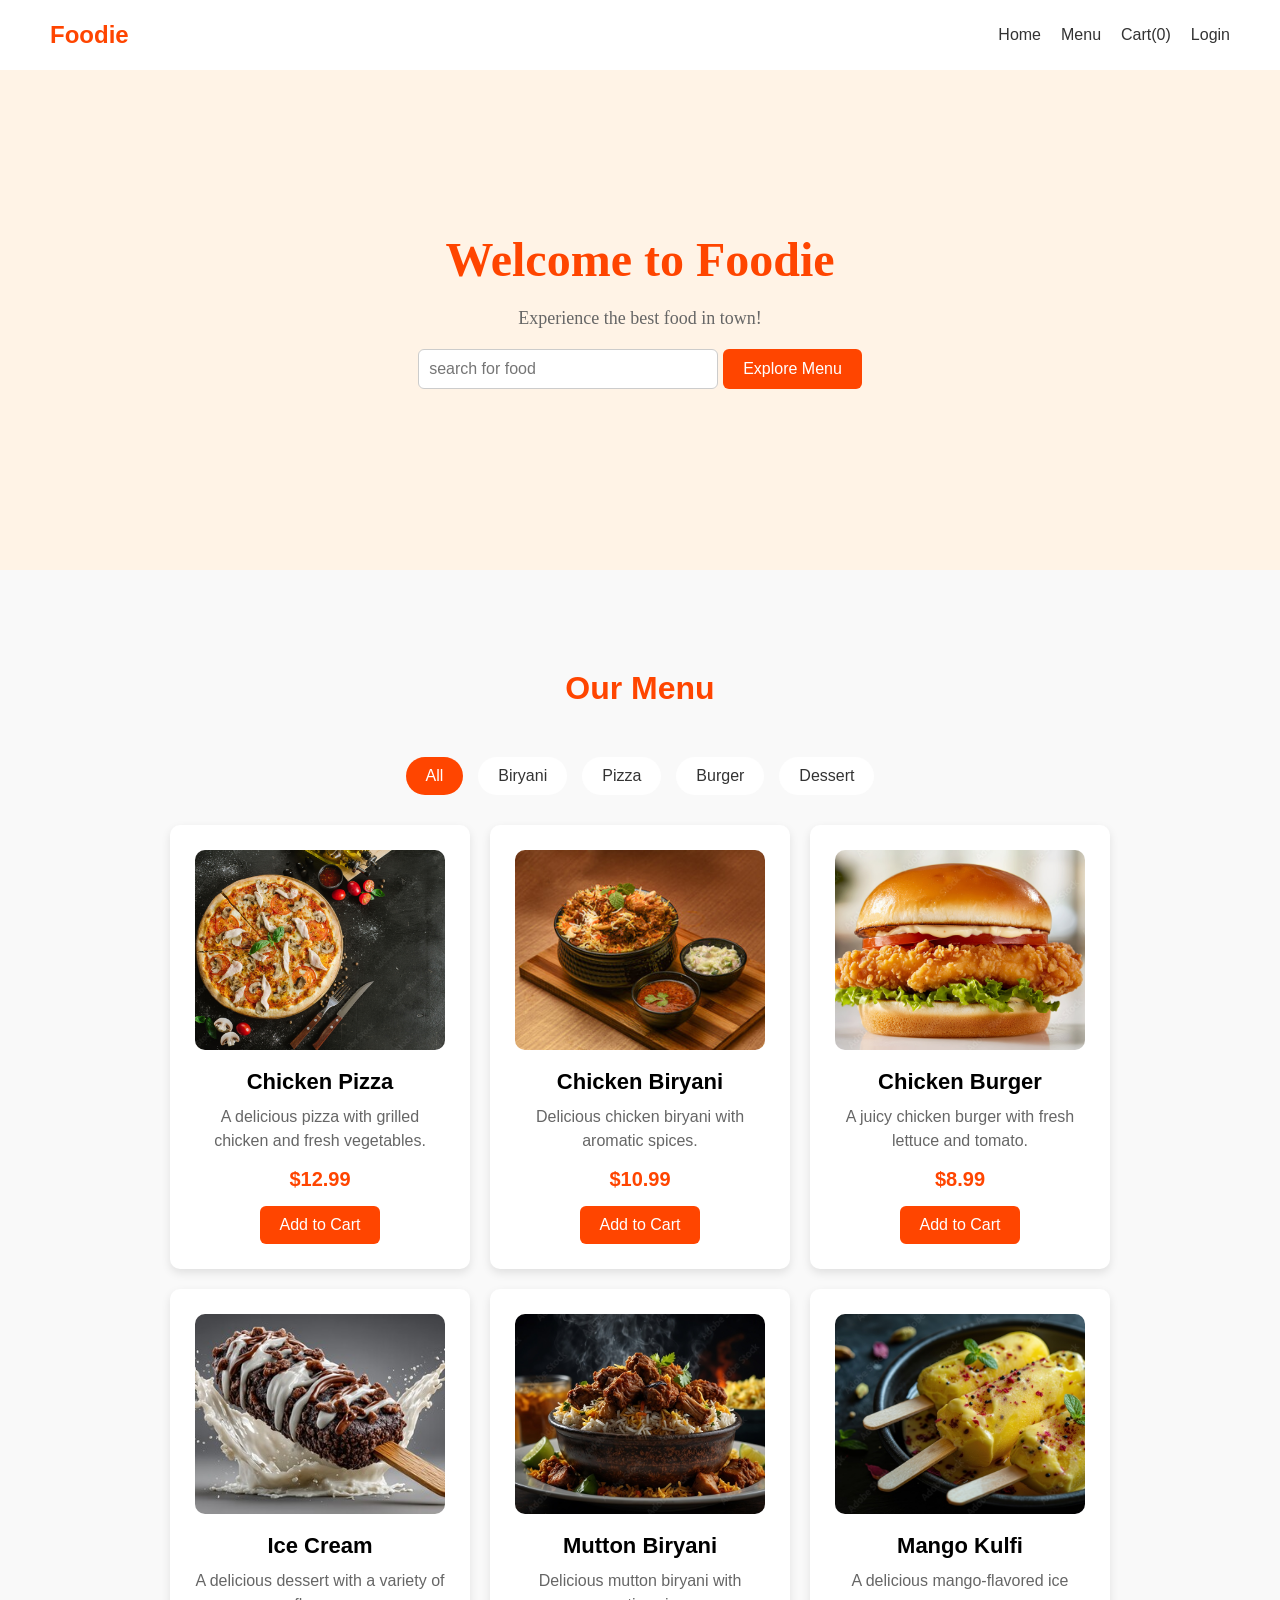
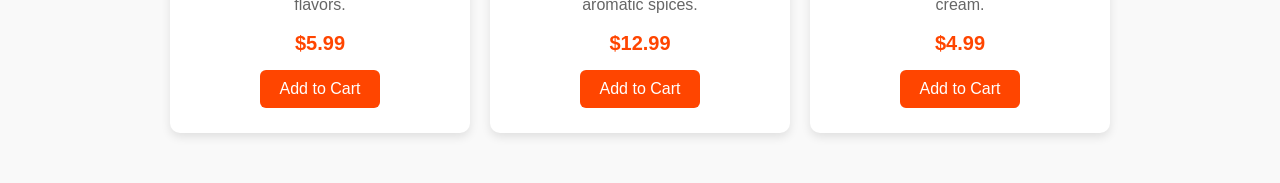
==== index.html @ 936394e1 "Initial commit: Restaurant Website project" ====
<!DOCTYPE html>
<html lang="en">
<head>
    <meta charset="UTF-8">
    <meta name="viewport" content="width=device-width, initial-scale=1.0">
    <title>KingRestaurant</title>
    <link rel="stylesheet" href="style.css">
</head>
<body>
    <header>
        <div class="logo">Foodie</div>
        <nav>
            <a href="index.html" class="active">Home</a>
            <a href="pages/menu.html" class="">Menu</a>
            <a href="pages/cart.html" class="">Cart(<span id="cart-count">0</span>)</a>
            <a href="pages/login.html" class="">Login</a>
        </nav>
    </header>
    <section class="hero">
        <div class="hero-content">
            <h1>Welcome to Foodie</h1>
            <p>Experience the best food in town!</p>
            <div class="search-box">
                <input type="text" placeholder="search for food" id="searchinput">
                <button class="explore-btn">Explore Menu</button>
            </div>
        </div>
    </section>


<section class="fooddisplay">
    <h2 id="our-menu">Our Menu</h2>
    <div class="categories">
        <button class="category-btn active">All</button>
        <button class="category-btn">Biryani</button>
        <button class="category-btn">Pizza</button>
        <button class="category-btn">Burger</button>
        <button class="category-btn">Dessert</button>
    </div>
    <div class="fooditems">
        <div class="fooditem" data-category="pizza">
            <img src="./images/ChickenPizza.jpg" alt="Chicken Pizza">
            <h3>Chicken Pizza</h3>
            <p>A delicious pizza with grilled chicken and fresh vegetables.</p>
            <h4>$12.99</h4>
            <button class="addtocart-btn">Add to Cart</button>
        </div>

        <div class="fooditem" data-category="biryani">
            <img src="./images/ChickenBiryani.jpg" alt="Chicken Biryani">
            <h3>Chicken Biryani</h3>
            <p>Delicious chicken biryani with aromatic spices.</p>
            <h4>$10.99</h4>
            <button class="addtocart-btn">Add to Cart</button>
        </div>

        <div class="fooditem" data-category="burger">
            <img src="./images/ChickenBurger.jpg" alt="Chicken Burger">
            <h3>Chicken Burger</h3>
            <p>A juicy chicken burger with fresh lettuce and tomato.</p>
            <h4>$8.99</h4>
            <button class="addtocart-btn">Add to Cart</button>
        </div>

        <div class="fooditem" data-category="dessert">
            <img src="./images/IceCrream.jpg" alt="Ice Cream">
            <h3>Ice Cream</h3>
            <p>A delicious dessert with a variety of flavors.</p>
            <h4>$5.99</h4>
            <button class="addtocart-btn">Add to Cart</button>
        </div>

        <div class="fooditem" data-category="biryani">
            <img src="./images/MuttonBiryani.jpg" alt="Mutton Biryani">
            <h3>Mutton Biryani</h3>
            <p>Delicious mutton biryani with aromatic spices.</p>
            <h4>$12.99</h4>
            <button class="addtocart-btn">Add to Cart</button>
        </div>

        <div class="fooditem" data-category="dessert">
            <img src="./images/MangoKulfhi.jpg" alt="Mango Kulfi">
            <h3>Mango Kulfi</h3>
            <p>A delicious mango-flavored ice cream.</p>
            <h4>$4.99</h4>
            <button class="addtocart-btn">Add to Cart</button>
        </div>

    </div>

</section>

<script src="script.js"></script>
</body>
</html>
---- style.css ----
*
{
    margin: 0;
    padding: 0;
    box-sizing: border-box;
}
header
{
    height:70px;
    display:flex;
    align-items: center;
    justify-content: space-between;
    padding:0 50px;
    background-color: white;
    box-shadow: 0 2px 4px rgba(0, 0, 0, 0.1);
    font-family: Arial, sans-serif;
}
nav a
{
    text-decoration:none;
    color: #333;
    font-size: 16px;
    font-weight: 500;
}
.logo
{
    font-size: 24px;
    color:orangered;
    font-weight: bold;
}
nav
{
    display:flex;
    gap: 20px;
}
nav a:hover
{
    color:orangered;
}
.hero
{
    min-height:500px;
    display:flex;
    align-items: center;
    justify-content: center;
    text-align: center;
    background-color:#fff3e6;
    padding:50px 20px;
}
.hero-content h1
{
    font-size: 48px;
    color:orangered;
    margin-bottom: 20px;
    line-height: 1.2;
}
.hero-content p
{
    font-size: 18px;
    color: #666;
    margin-bottom: 20px;
}
.search-box
{
    display:flex;
    justify-content: center;
    margin-bottom: 20px;
}
.search-box input
{
    padding: 10px;
    width: 300px;
    border: 1px solid #ccc;
    border-radius: 6px;
    outline: none;
    font-size: 16px;
    margin-right:5px;
}
.search-box button
{
    padding: 10px 20px;
    background-color:orangered;
    color:white;
    border:none;
    border-radius: 6px;
    cursor:pointer;
    font-size: 16px;
}
.explore-btn:hover
{
    background-color:#555;
}
.fooddisplay
{
    font-family: Arial, sans-serif;
    background-color: #f9f9f9;
    padding: 50px;
}

#our-menu
{
    text-align: center;
    color: orangered;
    margin: 50px 0;
    font-size: 32px;
    font-weight: bold;
}

.fooditems
{
    display: flex;
    align-items: center;
    justify-content: center;
    gap: 20px;
    padding: 0 50px;
    flex-wrap: wrap;
}


.fooditem
{
    width: 300px;
    padding: 25px;
    background-color: white;
    border-radius: 10px;
    box-shadow: 0 4px 10px rgba(0, 0, 0, 0.1);
    text-align: center;
    transition: transform 0.3s;
}

.fooditem:hover
{
    transform: translateY(-5px);
}

.fooditem h3
{
    font-size: 22px;
    margin-bottom: 10px;
}

.fooditem p
{
    color: #666;
    line-height: 1.5;
    margin-bottom: 15px;
}

.fooditem h4
{
    font-size: 20px;
    color: orangered;
    margin-bottom: 15px;
}

.addtocart-btn
{
    padding: 10px 20px;
    background-color: orangered;
    color: white;
    border: none;
    border-radius: 6px;
    cursor: pointer;
    font-size: 16px;
}

.addtocart-btn:hover
{
    background-color: #555;
}
/* Menu Page */

.menu-section
{
    padding: 40px;
    text-align: center;
}

.menu-section h2
{
    font-size: 32px;
    margin-bottom: 30px;
}

.menu-items
{
    display: grid;
    grid-template-columns: repeat(3, 1fr);
    gap: 25px;
}

.menu-item
{
    background-color: white;
    padding: 25px;
    border-radius: 10px;
    box-shadow: 0 2px 8px rgba(0, 0, 0, 0.15);
}

.menu-item h3
{
    margin-bottom: 10px;
}

.menu-item p
{
    color: #666;
    min-height: 45px;
}

.menu-item h4
{
    font-size: 20px;
    margin: 15px 0;
}

.menu-item .addtocart-btn
{
    padding: 10px 18px;
    border: none;
    border-radius: 5px;
    cursor: pointer;
}
/* Menu Page */

.menu-section
{
    padding: 40px;
    text-align: center;
}

.menu-section h2
{
    font-size: 32px;
    margin-bottom: 30px;
}

.menu-items
{
    display: grid;
    grid-template-columns: repeat(3, 1fr);
    gap: 25px;
}

.menu-item
{
    background-color: white;
    padding: 25px;
    border-radius: 10px;
    box-shadow: 0 2px 8px rgba(0, 0, 0, 0.15);
}

.menu-item h3
{
    margin-bottom: 10px;
}

.menu-item p
{
    color: #666;
    min-height: 45px;
}

.menu-item h4
{
    font-size: 20px;
    margin: 15px 0;
}
/* images of the food */
.fooditems img
{
    width: 100%;
    height: 200px;
    object-fit: cover;
    border-radius: 10px;
    margin-bottom: 15px;
}

.categories
{
    display: flex;
    justify-content: center;
    gap: 15px;
    margin-bottom: 30px;
}
.category-btn
{
    padding: 10px 20px;
    border: none;
    border-radius: 20px;
    background-color: white;
    color: #333;
    cursor: pointer;
    font-size: 16px;
}
.category-btn:hover
{
    background-color: orangered;
    color: white;
}
.category-btn.active
{
    background-color: orangered;
    color: white;
}
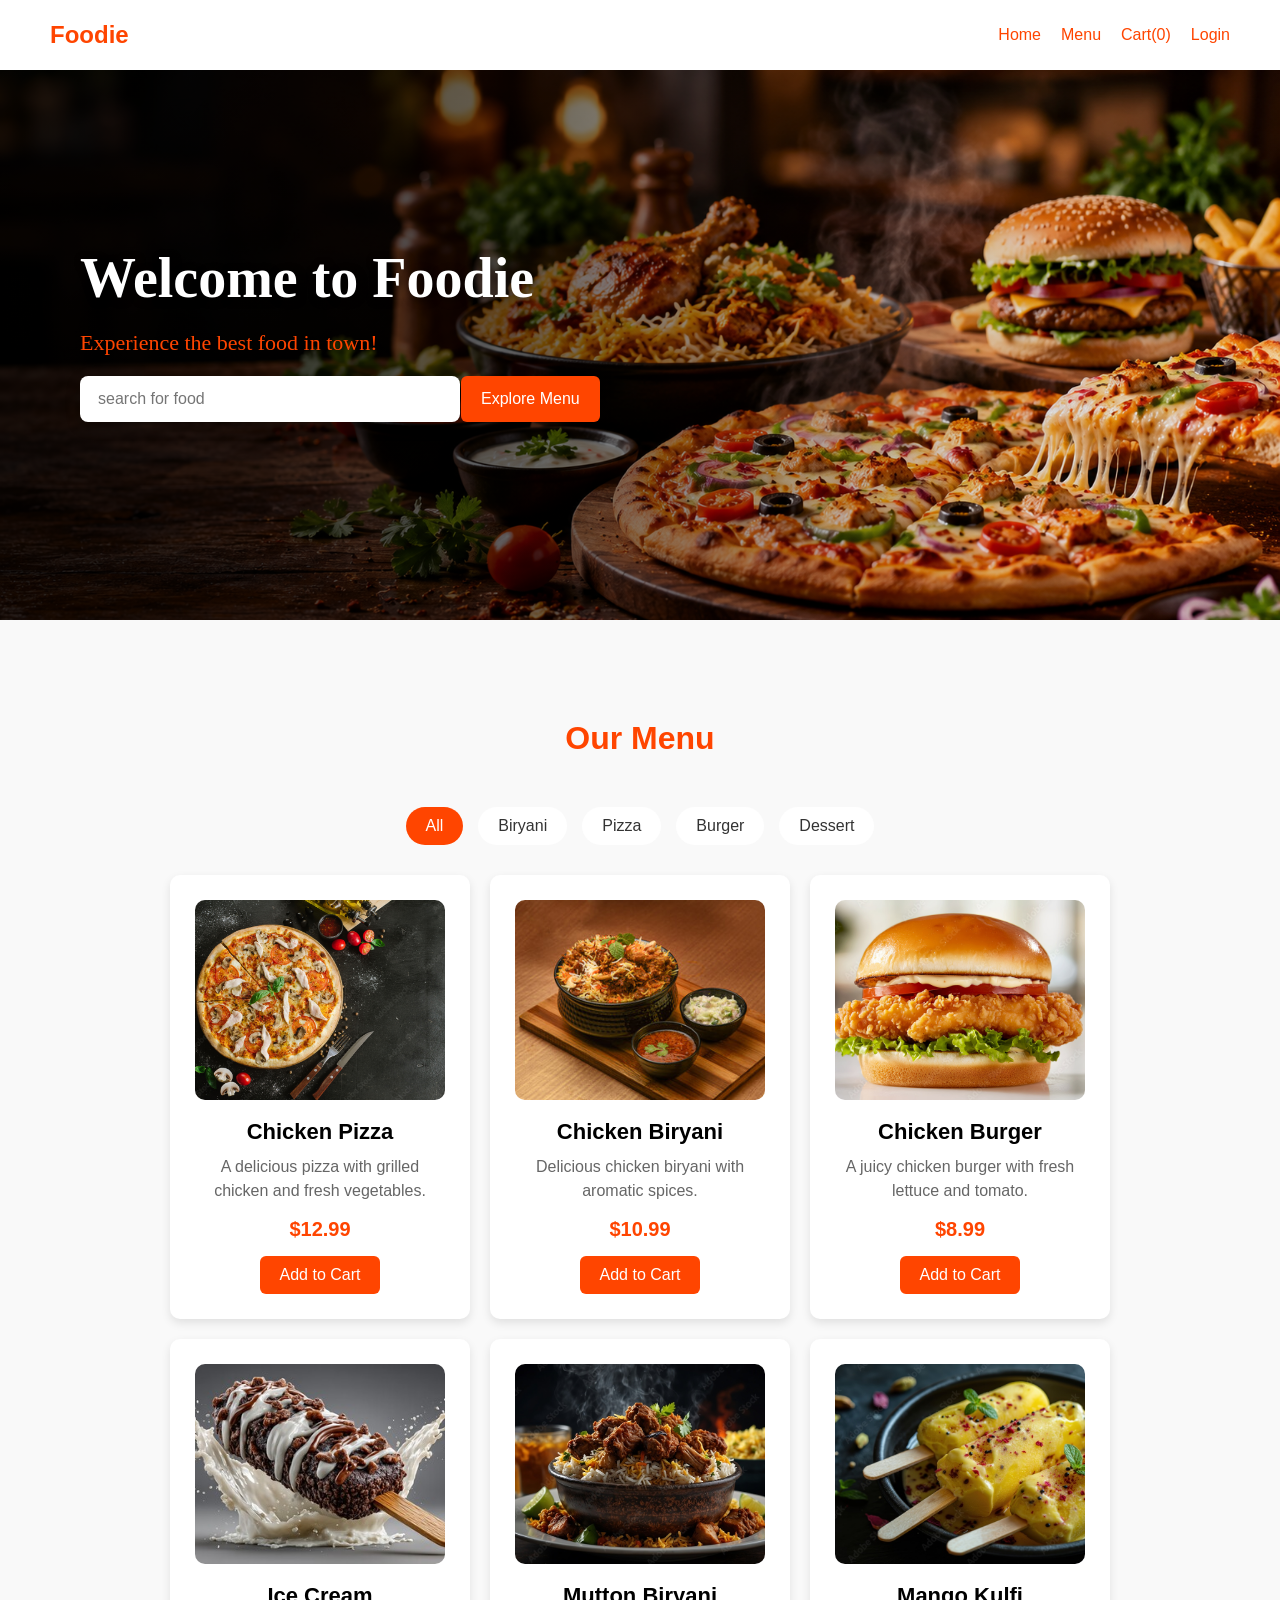
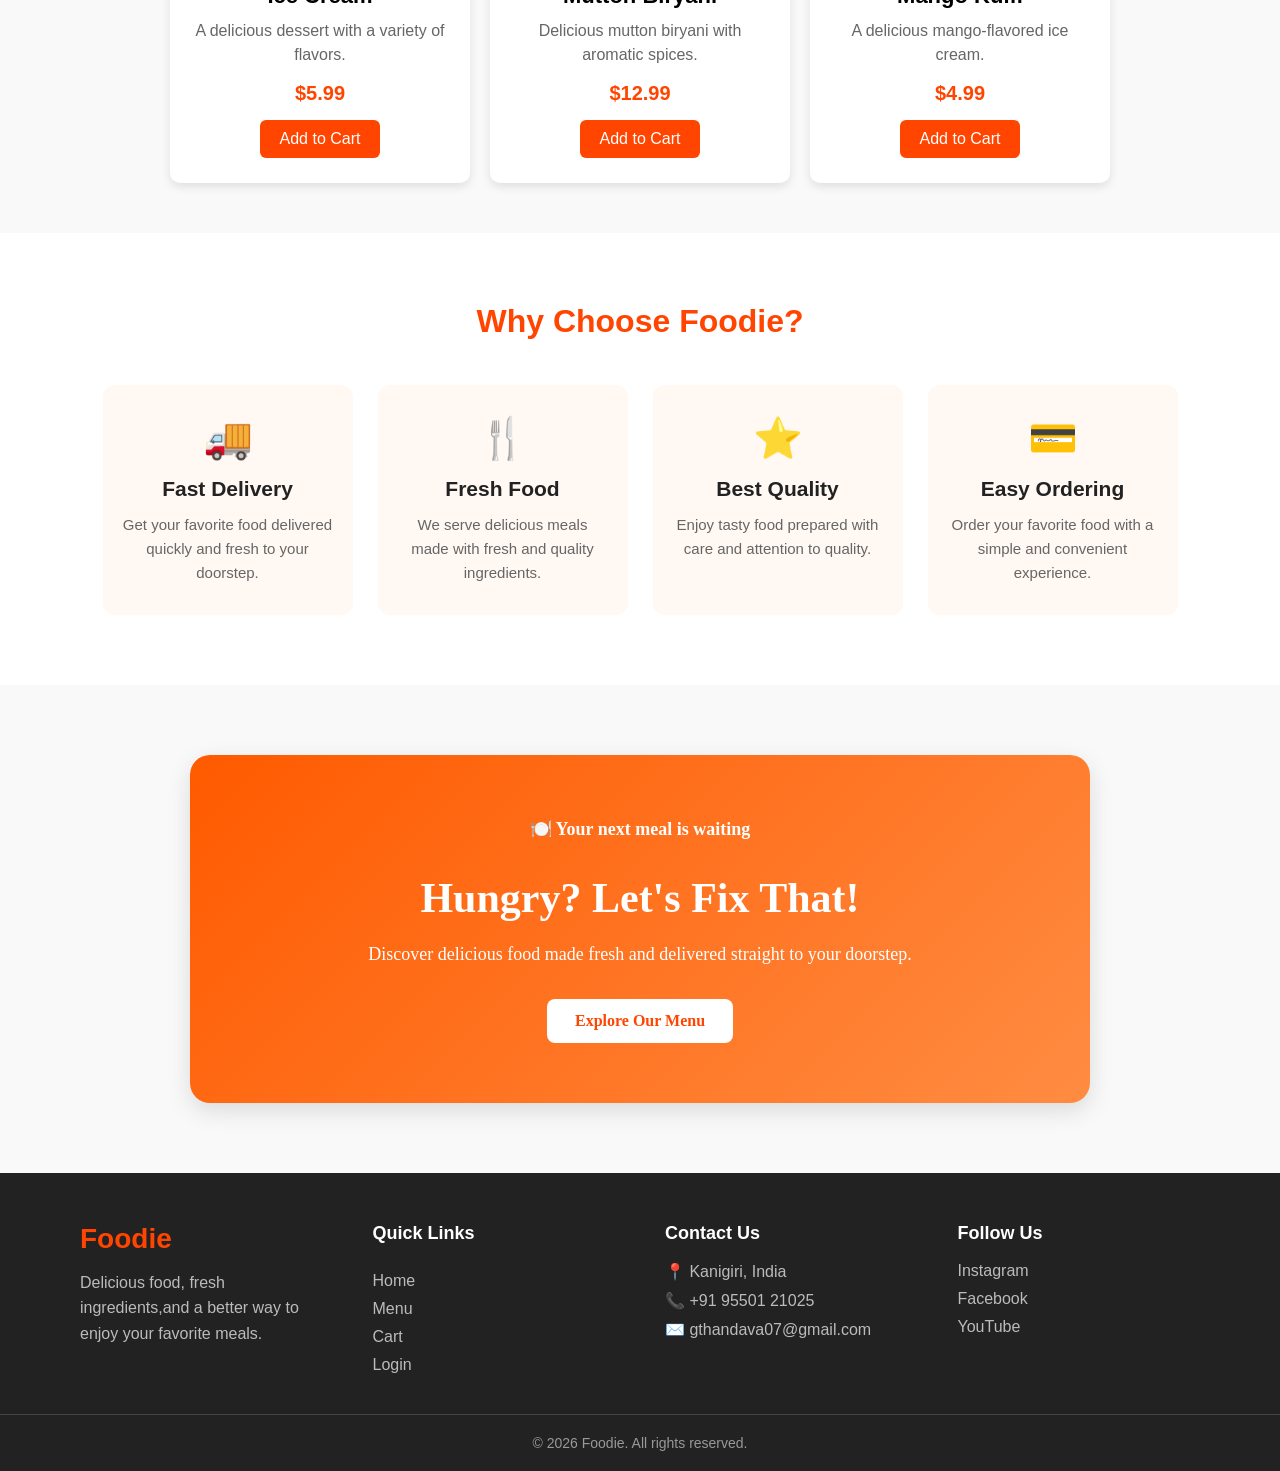
==== commit e380d093: "Update restaurant website pages, styles, script, and images" ====
--- a/index.html
+++ b/index.html
@@ -7,88 +7,237 @@
     <link rel="stylesheet" href="style.css">
 </head>
 <body>
+
     <header>
+
         <div class="logo">Foodie</div>
+
         <nav>
+
             <a href="index.html" class="active">Home</a>
             <a href="pages/menu.html" class="">Menu</a>
             <a href="pages/cart.html" class="">Cart(<span id="cart-count">0</span>)</a>
             <a href="pages/login.html" class="">Login</a>
+        
         </nav>
+
     </header>
+
     <section class="hero">
+
         <div class="hero-content">
+
             <h1>Welcome to Foodie</h1>
             <p>Experience the best food in town!</p>
+
             <div class="search-box">
+
                 <input type="text" placeholder="search for food" id="searchinput">
                 <button class="explore-btn">Explore Menu</button>
+            
             </div>
-        </div>
+
+        </div>
+
     </section>
 
-
+<!--code for display the food-->
 <section class="fooddisplay">
+
     <h2 id="our-menu">Our Menu</h2>
+
     <div class="categories">
+
         <button class="category-btn active">All</button>
         <button class="category-btn">Biryani</button>
         <button class="category-btn">Pizza</button>
         <button class="category-btn">Burger</button>
         <button class="category-btn">Dessert</button>
-    </div>
+    
+    </div>
+
     <div class="fooditems">
+
         <div class="fooditem" data-category="pizza">
+            
             <img src="./images/ChickenPizza.jpg" alt="Chicken Pizza">
             <h3>Chicken Pizza</h3>
             <p>A delicious pizza with grilled chicken and fresh vegetables.</p>
             <h4>$12.99</h4>
             <button class="addtocart-btn">Add to Cart</button>
+        
         </div>
 
         <div class="fooditem" data-category="biryani">
+            
             <img src="./images/ChickenBiryani.jpg" alt="Chicken Biryani">
             <h3>Chicken Biryani</h3>
             <p>Delicious chicken biryani with aromatic spices.</p>
             <h4>$10.99</h4>
             <button class="addtocart-btn">Add to Cart</button>
+        
         </div>
 
         <div class="fooditem" data-category="burger">
+            
             <img src="./images/ChickenBurger.jpg" alt="Chicken Burger">
             <h3>Chicken Burger</h3>
             <p>A juicy chicken burger with fresh lettuce and tomato.</p>
             <h4>$8.99</h4>
             <button class="addtocart-btn">Add to Cart</button>
+        
         </div>
 
         <div class="fooditem" data-category="dessert">
+            
             <img src="./images/IceCrream.jpg" alt="Ice Cream">
             <h3>Ice Cream</h3>
             <p>A delicious dessert with a variety of flavors.</p>
             <h4>$5.99</h4>
             <button class="addtocart-btn">Add to Cart</button>
+        
         </div>
 
         <div class="fooditem" data-category="biryani">
+
             <img src="./images/MuttonBiryani.jpg" alt="Mutton Biryani">
             <h3>Mutton Biryani</h3>
             <p>Delicious mutton biryani with aromatic spices.</p>
             <h4>$12.99</h4>
             <button class="addtocart-btn">Add to Cart</button>
+        
         </div>
 
         <div class="fooditem" data-category="dessert">
+
             <img src="./images/MangoKulfhi.jpg" alt="Mango Kulfi">
             <h3>Mango Kulfi</h3>
             <p>A delicious mango-flavored ice cream.</p>
             <h4>$4.99</h4>
             <button class="addtocart-btn">Add to Cart</button>
-        </div>
-
-    </div>
+
+        </div>
+
+    </div>
+    <p id="no-food-message">No food items found.</p>
 
 </section>
+
+<!-- Why foodie section-->
+
+<section class="why-foodie">
+
+    <h2>Why Choose Foodie?</h2>
+
+    <div class="why-foodie-container">
+
+        <div class="why-card">
+
+            <div class="why-icon">🚚</div>
+            <h3>Fast Delivery</h3>
+            <p>Get your favorite food delivered quickly and fresh to your doorstep.</p>
+
+        </div>
+
+        <div class="why-card">
+
+            <div class="why-icon">🍴</div>
+            <h3>Fresh Food</h3>
+            <p>We serve delicious meals made with  fresh and quality ingredients.</p>
+
+        </div>
+
+        <div class="why-card">
+
+            <div class="why-icon">⭐</div>
+            <h3>Best Quality</h3>
+            <p>Enjoy tasty food prepared with care and attention to quality.</p>
+
+        </div>
+
+        <div class="why-card">
+
+            <div class="why-icon">💳</div>
+            <h3>Easy Ordering</h3>
+            <p>Order your favorite food with a simple and convenient experience.</p>
+
+        </div>
+
+    </div>
+
+</section>
+
+
+<!-- foodie  section-->
+
+<section class="cta-section">
+
+    <div class="cta-content">
+
+        <p class="cta-small-text">🍽️ Your next meal is waiting</p>
+        <h2>Hungry? Let's Fix That!</h2>
+        <p>Discover delicious food made fresh and delivered straight to your doorstep.</p>
+        <a href="pages/menu.html" class="cta-btn">Explore Our Menu</a>
+
+    </div>
+
+</section>
+
+<footer class="footer">
+
+    <div class="footer-container">
+
+        <div class="footer-about">
+
+            <div class="footer-logo">Foodie</div>
+            <p>Delicious food, fresh ingredients,and a better way to enjoy your favorite meals.</p>
+
+        </div>
+
+        <div class="footer-links">
+
+            <h3>Quick Links</h3>
+
+            <a href="index.html">Home</a>
+            <a href="pages/menu.html">Menu</a>
+            <a href="pages/cart.html">Cart</a>
+            <a href="pages/login.html">Login</a>
+
+        </div>
+
+        <div class="footer-contact">
+
+            <h3>Contact Us</h3>
+
+            <p>📍 Kanigiri, India</p>
+            <p>📞 +91 95501 21025</p>
+            <p>✉️ gthandava07@gmail.com</p>
+
+        </div>
+
+        <div class="footer-social">
+
+            <h3>Follow Us</h3>
+
+            <div class="social-icons">
+
+                <a href="#">Instagram</a>
+                <a href="#">Facebook</a>
+                <a href="#">YouTube</a>
+
+            </div>
+
+        </div>
+
+    </div>
+
+    <div class="footer-bottom">
+
+        <p>© 2026 Foodie. All rights reserved.</p>
+
+    </div>
+
+</footer>
 
 <script src="script.js"></script>
 </body>
--- a/style.css
+++ b/style.css
@@ -18,7 +18,7 @@
 nav a
 {
     text-decoration:none;
-    color: #333;
+    color: orangered;
     font-size: 16px;
     font-weight: 500;
 }
@@ -35,29 +35,62 @@
 }
 nav a:hover
 {
-    color:orangered;
+    color:#333;
 }
 .hero
 {
-    min-height:500px;
-    display:flex;
+    min-height: 550px;
+    display: flex;
     align-items: center;
-    justify-content: center;
-    text-align: center;
-    background-color:#fff3e6;
-    padding:50px 20px;
+    justify-content: flex-start;
+    text-align: left;
+    background-image:
+        linear-gradient(
+            90deg,
+            rgba(0, 0, 0, 0.80) 0%,
+            rgba(0, 0, 0, 0.60) 40%,
+            rgba(0, 0, 0, 0.15) 75%,
+            rgba(0, 0, 0, 0.05) 100%
+        ),
+        url("./images/backimage.png");
+    background-size: cover;
+    background-position: center;
+    padding: 60px 80px;
+}
+.hero-content
+{
+    max-width: 600px;
+}
+.hero-small-text
+{
+    font-size: 18px;
+    color: #ff7043;
+    font-weight: bold;
+    margin-bottom: 15px;
 }
 .hero-content h1
 {
-    font-size: 48px;
-    color:orangered;
+    font-size: 56px;
+    line-height: 1.1;
+    color: white;
     margin-bottom: 20px;
-    line-height: 1.2;
+    font-weight: 700;
+    text-shadow: 2px 2px 8px rgba(0, 0, 0, 0.6);
+}
+
+.hero-description
+{
+    max-width: 550px;
+    margin-bottom: 30px;
+    color: #f5f5f5;
+    font-size: 18px;
+    line-height: 1.6;
+    text-shadow: 1px 1px 5px rgba(0, 0, 0, 0.7);
 }
 .hero-content p
 {
-    font-size: 18px;
-    color: #666;
+    font-size: 22px;
+    color: orangered;
     margin-bottom: 20px;
 }
 .search-box
@@ -68,13 +101,14 @@
 }
 .search-box input
 {
-    padding: 10px;
-    width: 300px;
-    border: 1px solid #ccc;
-    border-radius: 6px;
+    width: 380px;
+    padding: 14px 18px;
+    border: none;
+    border-radius: 8px;
     outline: none;
     font-size: 16px;
-    margin-right:5px;
+    background-color: white;
+    box-shadow: 0 4px 15px rgba(0, 0, 0, 0.2);
 }
 .search-box button
 {
@@ -85,6 +119,7 @@
     border-radius: 6px;
     cursor:pointer;
     font-size: 16px;
+    margin-left: 1px;
 }
 .explore-btn:hover
 {
@@ -302,4 +337,574 @@
 {
     background-color: orangered;
     color: white;
+}
+#no-food-message
+{
+    display: none;
+    text-align: center;
+    width: 100%;
+    color: #666;
+    font-size: 18px;
+}
+
+
+.cart-section
+{
+    min-height: 500px;
+    padding: 50px;
+    background-color: #f9f9f9;
+    font-family: Arial, sans-serif;
+}
+
+.cart-section h2
+{
+    text-align: center;
+    color: orangered;
+    font-size: 32px;
+    margin-bottom: 30px;
+}
+
+#cart-items
+{
+    max-width: 800px;
+    margin: 0 auto;
+}
+
+.cart-summary
+{
+    max-width: 800px;
+    margin: 30px auto 0;
+    padding: 25px;
+    background-color: white;
+    border-radius: 10px;
+    box-shadow: 0 4px 10px rgba(0, 0, 0, 0.1);
+    text-align: right;
+}
+
+#cart-total
+{
+    color: orangered;
+    margin-bottom: 20px;
+}
+
+#checkout-btn
+{
+    padding: 12px 25px;
+    background-color: orangered;
+    color: white;
+    border: none;
+    border-radius: 6px;
+    cursor: pointer;
+    font-size: 16px;
+}
+
+#checkout-btn:hover
+{
+    background-color: #555;
+}
+
+.cart-item-info h3
+{
+    margin-bottom: 8px;
+}
+
+.cart-item-info p
+{
+    color: #666;
+}
+
+.cart-item-controls
+{
+    display: flex;
+    align-items: center;
+    gap: 10px;
+}
+
+.cart-item-controls button
+{
+    padding: 8px 12px;
+    border: none;
+    border-radius: 5px;
+    cursor: pointer;
+}
+
+.increase-btn,
+.decrease-btn
+{
+    background-color: #eee;
+}
+
+.remove-btn
+{
+    background-color: orangered;
+    color: white;
+}
+
+.quantity
+{
+    font-weight: bold;
+    min-width: 20px;
+    text-align: center;
+}
+
+
+
+.why-foodie
+{
+    padding: 70px 50px;
+    background-color: white;
+    font-family: Arial, sans-serif;
+}
+
+.why-foodie h2
+{
+    text-align: center;
+    color: orangered;
+    font-size: 32px;
+    margin-bottom: 45px;
+}
+
+.why-foodie-container
+{
+    display: flex;
+    justify-content: center;
+    gap: 25px;
+    flex-wrap: wrap;
+    max-width: 1200px;
+    margin: 0 auto;
+}
+
+.why-card
+{
+    width: 250px;
+    padding: 30px 20px;
+    text-align: center;
+    background-color: #fff8f3;
+    border-radius: 12px;
+    transition: 0.3s;
+}
+
+.why-card:hover
+{
+    transform: translateY(-8px);
+    box-shadow: 0 8px 20px rgba(0, 0, 0, 0.12);
+}
+
+.why-icon
+{
+    font-size: 40px;
+    margin-bottom: 15px;
+}
+
+.why-card h3
+{
+    font-size: 21px;
+    margin-bottom: 12px;
+    color: #222;
+}
+
+.why-card p
+{
+    color: #666;
+    line-height: 1.6;
+    font-size: 15px;
+}
+
+/* Call-to-Action section */
+
+.cta-section
+{
+    padding: 70px 30px;
+    background-color: #f9f9f9;
+    text-align: center;
+}
+
+.cta-content
+{
+    max-width: 900px;
+    margin: 0 auto;
+
+    padding: 60px 40px;
+
+    background:
+        linear-gradient(
+            135deg,
+            #ff5a00,
+            #ff8c42
+        );
+
+    color: white;
+
+    border-radius: 20px;
+
+    box-shadow: 0 8px 25px rgba(0, 0, 0, 0.12);
+}
+
+.cta-small-text
+{
+    font-size: 17px;
+    margin-bottom: 15px;
+    font-weight: bold;
+}
+
+.cta-content h2
+{
+    font-size: 42px;
+    margin-bottom: 18px;
+}
+
+.cta-content p
+{
+    font-size: 18px;
+    line-height: 1.6;
+    margin-bottom: 30px;
+}
+
+.cta-btn
+{
+    display: inline-block;
+
+    padding: 13px 28px;
+
+    background-color: white;
+    color: orangered;
+
+    text-decoration: none;
+
+    border-radius: 8px;
+
+    font-size: 16px;
+    font-weight: bold;
+
+    transition: 0.3s;
+}
+
+.cta-btn:hover
+{
+    background-color: #222;
+    color: white;
+    transform: translateY(-3px);
+}
+
+/* Footer */
+
+.footer
+{
+    background-color: #222;
+    color: white;
+    padding-top: 50px;
+    font-family: Arial, sans-serif;
+}
+
+.footer-container
+{
+    max-width: 1200px;
+    margin: 0 auto;
+    padding: 0 40px 40px;
+
+    display: flex;
+    justify-content: space-between;
+    gap: 50px;
+}
+
+.footer-about,
+.footer-links,
+.footer-contact,
+.footer-social
+{
+    flex: 1;
+}
+
+.footer-logo
+{
+    font-size: 28px;
+    font-weight: bold;
+    color: orangered;
+    margin-bottom: 15px;
+}
+
+.footer-about p
+{
+    color: #bbb;
+    line-height: 1.6;
+    max-width: 280px;
+}
+
+.footer h3
+{
+    font-size: 18px;
+    margin-bottom: 18px;
+}
+
+.footer-links
+{
+    display: flex;
+    flex-direction: column;
+    gap: 10px;
+}
+
+.footer-links a
+{
+    color: #bbb;
+    text-decoration: none;
+}
+
+.footer-links a:hover
+{
+    color: orangered;
+}
+
+.footer-contact p
+{
+    color: #bbb;
+    margin-bottom: 10px;
+}
+
+.social-icons
+{
+    display: flex;
+    flex-direction: column;
+    gap: 10px;
+}
+
+.social-icons a
+{
+    color: #bbb;
+    text-decoration: none;
+}
+
+.social-icons a:hover
+{
+    color: orangered;
+}
+
+.footer-bottom
+{
+    border-top: 1px solid #444;
+    text-align: center;
+    padding: 20px;
+}
+
+.footer-bottom p
+{
+    color: #999;
+    font-size: 14px;
+}
+
+@media (max-width: 768px)
+{
+    .footer-container
+    {
+        flex-direction: column;
+        gap: 30px;
+        padding: 0 25px 40px;
+    }
+
+    .footer-about p
+    {
+        max-width: 100%;
+    }
+}
+
+/* css for the login page */
+
+.login-section
+{
+    min-height: 600px;
+    display: flex;
+    justify-content: center;
+    align-items: center;
+    background-color: #f9f9f9;
+    padding: 50px 20px;
+    font-family: Arial, sans-serif;
+}
+
+
+.login-container
+{
+    width: 400px;
+    padding: 40px;
+    background-color: white;
+    border-radius: 12px;
+    box-shadow: 0 5px 20px rgba(0, 0, 0, 0.1);
+}
+
+
+.login-container h2
+{
+    text-align: center;
+    color: orangered;
+    font-size: 30px;
+    margin-bottom: 10px;
+}
+
+
+.login-subtitle
+{
+    text-align: center;
+    color: #666;
+    margin-bottom: 30px;
+}
+
+
+.form-group
+{
+    margin-bottom: 20px;
+}
+
+
+.form-group label
+{
+    display: block;
+    margin-bottom: 8px;
+    font-size: 15px;
+    font-weight: bold;
+    color: #333;
+    margin-top: 10px;
+}
+
+
+.form-group input
+{
+    width: 100%;
+    padding: 12px 14px;
+    border: 1px solid #ddd;
+    border-radius: 6px;
+    outline: none;
+    font-size: 15px;
+}
+
+
+.form-group input:focus
+{
+    border-color: orangered;
+    box-shadow: 0 0 0 3px rgba(255, 69, 0, 0.1);
+}
+
+
+.login-btn
+{
+    width: 100%;
+    padding: 13px;
+    background-color: orangered;
+    color: white;
+    border: none;
+    border-radius: 6px;
+    cursor: pointer;
+    font-size: 16px;
+    font-weight: bold;
+    margin-top: 10px;
+}
+
+
+.login-btn:hover
+{
+    background-color: #d93800;
+}
+
+
+.register-link
+{
+    text-align: center;
+    margin-top: 25px;
+    color: #666;
+}
+
+
+.register-link a
+{
+    color: orangered;
+    text-decoration: none;
+    font-weight: bold;
+}
+
+
+.register-link a:hover
+{
+    text-decoration: underline;
+}
+
+
+/* css for the register button*/
+
+
+.register-section
+{
+    min-height: 650px;
+    display: flex;
+    justify-content: center;
+    align-items: center;
+    background-color: #f9f9f9;
+    padding: 50px 20px;
+    font-family: Arial, sans-serif;
+}
+
+
+.register-container
+{
+    width: 450px;
+    padding: 40px;
+    background-color: white;
+    border-radius: 12px;
+    box-shadow: 0 5px 20px rgba(0, 0, 0, 0.1);
+}
+
+
+.register-container h2
+{
+    text-align: center;
+    color: orangered;
+    font-size: 30px;
+    margin-bottom: 10px;
+}
+
+
+.register-subtitle
+{
+    text-align: center;
+    color: #666;
+    margin-bottom: 30px;
+}
+
+
+.register-btn
+{
+    width: 100%;
+    padding: 13px;
+    background-color: orangered;
+    color: white;
+    border: none;
+    border-radius: 6px;
+    cursor: pointer;
+    font-size: 16px;
+    font-weight: bold;
+    margin-top: 5px;
+}
+
+
+.register-btn:hover
+{
+    background-color: #d93800;
+}
+
+
+.login-link
+{
+    text-align: center;
+    margin-top: 25px;
+    color: #666;
+}
+
+
+.login-link a
+{
+    color: orangered;
+    text-decoration: none;
+    font-weight: bold;
+}
+
+
+.login-link a:hover
+{
+    text-decoration: underline;
 }
